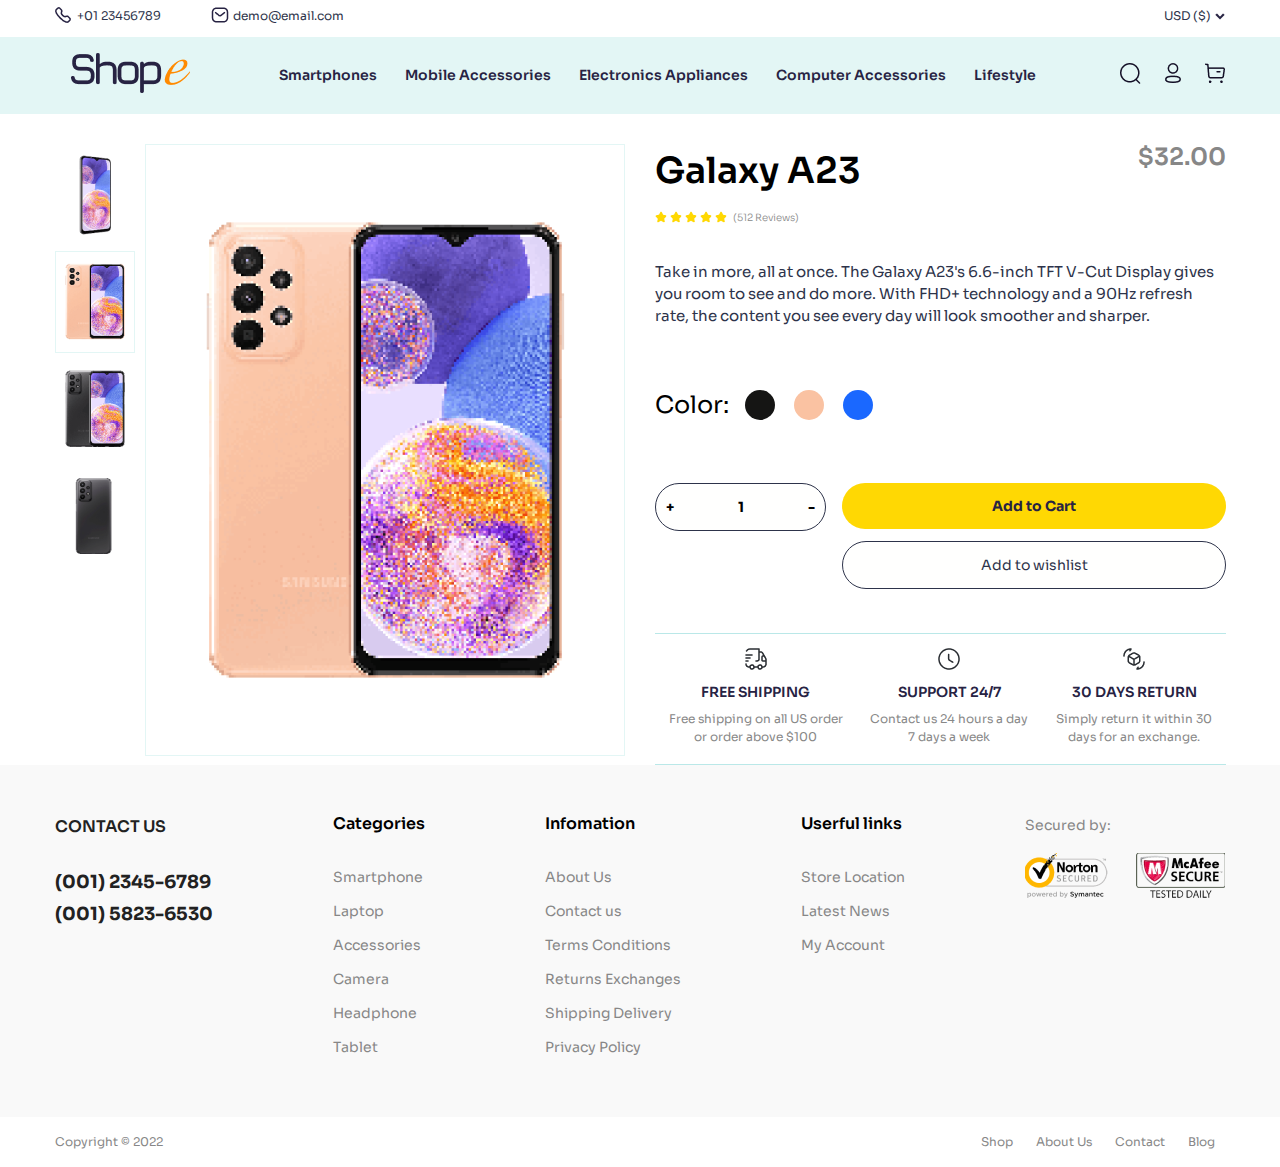
==== pdp.html @ b7a2e76c "added: pdp page added" ====
<!DOCTYPE html>
<html lang="en">

<head>
    <meta charset="UTF-8">
    <meta http-equiv="X-UA-Compatible" content="IE=edge">
    <meta name="viewport" content="width=device-width, initial-scale=1.0">
    <title>ShopE Website</title>
    <link rel="stylesheet" href="css/style.css">
</head>

<body>
    <section class="top-nav">
        <div class="container">
            <div class="top-nav-content">
                <ul class="top-nav-sub-content">
                    <li>
                        <a class="sub-links tele" href="tel:+01 23456789">
                            +01 23456789
                        </a>
                    </li>
                    <li>
                        <a class="sub-links second msg" href="mailto:demo@email.com">
                            demo@email.com
                        </a>
                    </li>
                </ul>
                <ul class="top-nav-sub-content">
                    <li>
                        <a class="sub-links down-arrow" href="#">
                            USD ($)
                        </a>
                    </li>
                </ul>
            </div>
        </div>
    </section>
    <section class="Secondary">
        <div class="container">
            <div class="navbar">
                <div class="nav-content">
                    <a href="index.html">
                        <img class="logo" src="images/Logo.png" alt="logo">
                    </a>
                </div>
                <div class="nav-content">
                    <ul class="nav-text">
                        <li>
                            <a href="./plp.html">Smartphones</a>
                            <div class="mega-menue smartphones">
                                <div class="menu-items">
                                    <h4 class="Heading">Samsung</h4>
                                    <ul>
                                        <li> <a href="#"> Galaxy Z Fold4 </a> </li>
                                        <li> <a href="#"> Galaxy Z Flip4 </a> </li>
                                        <li> <a href="#"> Galaxy A23 5G </a> </li>
                                        <li> <a href="#"> Galaxy M13 5G </a> </li>
                                        <li> <a href="#"> Galaxy F13 </a> </li>
                                        <li> <a href="#"> Galaxy M23 </a> </li>
                                        <li> <a href="#"> Galaxy F23 </a> </li>
                                    </ul>
                                </div>
                                <div class="menu-items">
                                    <h4 class="Heading">Apple</h4>
                                    <ul>
                                        <li> <a href="#"> iPhone 14 Pro Max </a> </li>
                                        <li> <a href="#"> iPhone 13 Pro Max </a> </li>
                                        <li> <a href="#"> iPhone 11 </a> </li>
                                        <li> <a href="#"> iPhone XR </a> </li>
                                        <li> <a href="#"> iPhone 7 </a> </li>
                                        <li> <a href="#"> iPhone 7 Plus </a> </li>
                                        <li> <a href="#"> iPhone 13 </a> </li>
                                    </ul>
                                </div>
                                <div class="menu-items">
                                    <h4 class="Heading">Nokia</h4>
                                    <ul>
                                        <li> <a href="#"> Nokia T10 </a> </li>
                                        <li> <a href="#"> Nokia G11 Plus </a> </li>
                                        <li> <a href="#"> Nokia C21 Plus </a> </li>
                                        <li> <a href="#"> Nokia C21 </a> </li>
                                        <li> <a href="#"> Nokia XR20 </a> </li>
                                        <li> <a href="#"> Nokia X20 </a> </li>
                                        <li> <a href="#"> Nokia C1 Plus </a> </li>
                                    </ul>
                                </div>
                            </div>
                        </li>
                        <li>
                            <a href="./plp.html">Mobile Accessories</a>
                            <div class="mega-menue mobile-accessories">
                                <div class="menu-items">
                                    <h4 class="Heading">Air Buds</h4>
                                    <ul>
                                        <li> <a href="#"> Realme Buds Q2s </a> </li>
                                        <li> <a href="#"> Mibro S1 TWS </a> </li>
                                        <li> <a href="#"> Haylou MoriPods </a> </li>
                                        <li> <a href="#"> Haylou GT5 </a> </li>
                                        <li> <a href="#"> Haylou T33 </a> </li>
                                        <li> <a href="#"> Imilab T11 </a> </li>
                                        <li> <a href="#"> DIZO Z TWS </a> </li>
                                    </ul>
                                </div>
                                <div class="menu-items">
                                    <h4 class="Heading">Headphone</h4>
                                    <ul>
                                        <li> <a href="#"> Redmi 3.5mm </a> </li>
                                        <li> <a href="#"> DIZO Wireless Power </a> </li>
                                        <li> <a href="#"> Samsung In-Ear </a> </li>
                                        <li> <a href="#"> Xiaomi In-Ear </a> </li>
                                        <li> <a href="#"> Jabra Evolve2 </a> </li>
                                        <li> <a href="#"> JBL Quantum 200 </a> </li>
                                        <li> <a href="#"> HP H150 </a> </li>
                                    </ul>
                                </div>
                                <div class="menu-items">
                                    <h4 class="Heading">Power Bank</h4>
                                    <ul>
                                        <li> <a href="#"> Baseus Bipow </a> </li>
                                        <li> <a href="#"> Xiaomi SOLOVE </a> </li>
                                        <li> <a href="#"> Xiaomi V3</a> </li>
                                        <li> <a href="#"> Redmi 10000mAh </a> </li>
                                        <li> <a href="#"> Huawei CP11QM </a> </li>
                                        <li> <a href="#"> Baseus Adaman </a> </li>
                                        <li> <a href="#"> TP-Link TL-PB10000 </a> </li>
                                    </ul>
                                </div>
                                <div class="menu-items">
                                    <h4 class="Heading">Charger</h4>
                                    <ul>
                                        <li> <a href="#"> Xiaomi </a> </li>
                                        <li> <a href="#"> Huawei CP84 </a> </li>
                                        <li> <a href="#"> VertuCharge-Qi</a> </li>
                                        <li> <a href="#"> Promate AuraPad-4 </a> </li>
                                        <li> <a href="#"> Anobik 20W </a> </li>
                                        <li> <a href="#"> Samsung 45W </a> </li>
                                        <li> <a href="#"> Hoco C80 18W </a> </li>
                                    </ul>
                                </div>
                                <div class="menu-items">
                                    <h4 class="Heading">Smart Watches</h4>
                                    <ul>
                                        <li> <a href="#"> Amazfit GTS 2 </a> </li>
                                        <li> <a href="#"> Amazfit GTR 2 </a> </li>
                                        <li> <a href="#"> Imilab W01 </a> </li>
                                        <li> <a href="#"> Haylou RS3 </a> </li>
                                        <li> <a href="#"> Dizo Watch Pro </a> </li>
                                        <li> <a href="#"> Mibro A1</a> </li>
                                        <li> <a href="#"> COLMI P28 PLUS </a> </li>
                                    </ul>
                                </div>
                                <div class="menu-items">
                                    <h4 class="Heading">Adapter</h4>
                                    <ul>
                                        <li> <a href="#"> Apple 61W </a> </li>
                                        <li> <a href="#"> Promate PD18 </a> </li>
                                        <li> <a href="#"> Baseus 30W </a> </li>
                                        <li> <a href="#"> Xiaomi GaN </a> </li>
                                        <li> <a href="#"> OnePlus Warp </a> </li>
                                        <li> <a href="#"> LDNIO A1204Q </a> </li>
                                        <li> <a href="#"> Samsung 25W </a> </li>
                                    </ul>
                                </div>
                            </div>
                        </li>
                        <li>
                            <a href="./plp.html">Electronics Appliances</a>
                        </li>
                        <li>
                            <a href="./plp.html">Computer Accessories</a>
                        </li>
                        <li>
                            <a href="./plp.html">Lifestyle</a>
                        </li>
                    </ul>
                </div>
                <div class="nav-content">
                    <a class="nav-links" href="#">
                        <img src="images/Search.png" alt="search">
                    </a>
                    <a class="nav-links" href="#">
                        <img src="images/Profile.png" alt="profile">
                    </a>
                    <a class="nav-links m-r-0" href="#">
                        <img src="images/Buy.png" alt="buy">
                    </a>
                </div>
            </div>
        </div>
    </section>
    <section class="pdp-backg">
        <div class="container">
            <div class="pdp-product-details flex-sp-btwn">
                <div class="side-product-images">
                    <ul>
                        <li><img src="./images/galaxy-a23/galaxy-a23-front.png" alt=""></li>
                        <li><img src="./images/galaxy-a23/galaxy-a23-small.png" alt=""></li>
                        <li><img src="./images/galaxy-a23/galaxy-a23-2.png" alt=""></li>
                        <li><img src="./images/galaxy-a23/galaxy-a23-back.png" alt=""></li>
                    </ul>
                </div>
                <div class="main-product-image">
                    <img src="./images/galaxy-a23/galaxy-a23-big.png" alt="">
                </div>
                <div class="product-description">
                    <div class="product-name-price flex-sp-btwn">
                        <h2>Galaxy A23</h2>
                        <p class="gray-clr">$32.00</p>
                    </div>
                    <div class="review-rating">
                        <div class="review-stars">
                            <img src="./images/star.png" alt="">
                            <img src="./images/star.png" alt="">
                            <img src="./images/star.png" alt="">
                            <img src="./images/star.png" alt="">
                            <img src="./images/star.png" alt="">
                        </div>
                        <p class="review-number gray-clr">(512 Reviews)</p>
                    </div>
                    <p class="product-paragraph">
                        Take in more, all at once. The Galaxy A23's 6.6-inch TFT V-Cut Display gives you room to see and
                        do more. With FHD+ technology and a 90Hz refresh rate, the content you see every day will look
                        smoother and sharper.
                    </p>
                    <div class="product-color">
                        <p>Color:</p>
                        <div>
                            <button class="color-btn black-bg"></button>
                            <button class="color-btn matte-orange-bg"></button>
                            <button class="color-btn blue-bg"></button>
                        </div>
                    </div>
                    <div class="add-amount-btn">
                        <div class="amount-btn">
                            <button class="add-amount blank-btn">
                                <p>+</p>
                                <p>1</p>
                                <p>-</p>
                            </button>
                        </div>
                        <div class="add-wish-btns">
                            <button class="add-cart Button explore-btn btn-text">
                                Add to Cart
                            </button>
                            <button class="add-wish blank-btn">
                                Add to wishlist
                            </button>
                        </div>
                    </div>
                    <div class="pdp-facilities">
                        <div class="sub-facilities">
                            <img src="./images/vehicle-small.png" alt="shipping">
                            <h5 class="Headline sub-facilities-head">FREE SHIPPING</h5>
                            <p class="sub-facilities-text gray-clr">
                                Free shipping on all US order </br> or order above $100
                            </p>
                        </div>
                        <div class="sub-facilities">
                            <img src="./images/clock-small.png" alt="clock">
                            <h5 class="Headline sub-facilities-head">SUPPORT 24/7</h5>
                            <p class="sub-facilities-text gray-clr">
                                Contact us 24 hours a day</br>7 days a week
                            </p>
                        </div>
                        <div class="sub-facilities">
                            <img src="./images/3d-rotate-small.png" alt="rotate">
                            <h5 class="Headline sub-facilities-head">30 DAYS RETURN</h5>
                            <p class="sub-facilities-text gray-clr">
                                Simply return it within 30</br> days for an exchange.
                            </p>
                        </div>
                    </div>
                </div>
            </div>
        </div>
    </section>
    <footer>
        <div class="footer-details">
            <div class="container">
                <div class="footer-content">
                    <div class="contact-us">
                        <h3>Contact Us</h3>
                        <ul>
                            <li>
                                <a href="tel:+2345-6789">(001) 2345-6789</a>
                            </li>
                            <li>
                                <a href="tel:+5823-6530">(001) 5823-6530</a>
                            </li>
                        </ul>
                    </div>
                    <div class="footer-links">
                        <h4>Categories</h4>
                        <ul>
                            <li><a href="#">Smartphone</a></li>
                            <li><a href="#">Laptop</a></li>
                            <li><a href="#">Accessories</a></li>
                            <li><a href="#">Camera</a></li>
                            <li><a href="#">Headphone</a></li>
                            <li><a href="#">Tablet</a></li>
                        </ul>
                    </div>
                    <div class="footer-links">
                        <h4>Infomation</h4>
                        <ul>
                            <li><a href="#">About Us</a></li>
                            <li><a href="#">Contact us</a></li>
                            <li><a href="#">Terms Conditions</a></li>
                            <li><a href="#">Returns Exchanges</a></li>
                            <li><a href="#">Shipping Delivery</a></li>
                            <li><a href="#">Privacy Policy</a></li>
                        </ul>
                    </div>
                    <div class="footer-links">
                        <h4>Userful links</h4>
                        <ul>
                            <li><a href="#">Store Location</a></li>
                            <li><a href="#">Latest News</a></li>
                            <li><a href="#">My Account</a></li>
                        </ul>
                    </div>
                    <div class="secured-by">
                        <p>Secured by:</p>
                        <img src="./images/secured-company.png" alt="company images">
                    </div>
                </div>
            </div>
        </div>
        <div class="footer-bottom">
            <div class="container">
                <div class="footer-content">
                    <div class="copyright">
                        Copyright &copy; 2022
                    </div>
                    <div class="footer-links">
                        <a href="#">Shop</a>
                        <a href="#">About Us</a>
                        <a href="#">Contact</a>
                        <a href="#">Blog</a>
                    </div>
                </div>
            </div>

        </div>
    </footer>
</body>

</html>
---- css/style.css ----
@import url('https://fonts.googleapis.com/css2?family=Sora:wght@100;200;300;400;500;600;700;800&display=swap');

* {
    font-family: 'Sora';
    font-style: normal;
    font-weight: 400;
    font-size: 12px;
    line-height: 18px;
    margin: 0;
    padding: 0;
}

.container {
    width: 1170px;
    margin: auto;
}

a {
    text-decoration: none;
}

ul {
    list-style: none;
}

/* Heading Style */
h1 {
    font-weight: 800;
    font-size: 55px;
    line-height: 55px;
}

h2 {
    font-weight: 700;
    font-size: 30px;
    line-height: 42px;
}

h3 {
    font-weight: 700;
    font-size: 23px;
    line-height: 23px;
}

h4 {
    font-weight: 600;
    font-size: 16px;
    line-height: 16px;
}

h5 {
    font-weight: 600;
    font-size: 14px;
    line-height: 20px;
}

/* COlOR STYLES  */
.Background {
    background: #FFFFFE;
}

.Secondary {
    background: #E3F6F5;
}

.Tertiary {
    background: #BAE8E8;
}

.Headline {
    color: #272343;
}

.Paragraph {
    color: #2D334A;
}

.gray-clr {
    color: #878787;
}

.Button {
    background: #FFD803;
    border: none;
    cursor: pointer;
}

.black-bg {
    background: #151514;
}

.matte-orange-bg {
    background: #FAC2A2;
}

.blue-bg {
    background: #1A68FF;
}

.btn-text {
    color: #272343;
    font-weight: 700;
    font-size: 14px;
    line-height: 14px;
}

.flex-sp-btwn {
    display: flex;
    justify-content: space-between;
}

/* top navbar */
.top-nav {
    padding: 7px 0px 12px 0px;
    color: #2D334A;
}

.top-nav .top-nav-content {
    display: flex;
    flex-wrap: wrap;
    justify-content: space-between;
    flex-wrap: wrap;
}

.top-nav-content .top-nav-sub-content {
    display: flex;
    flex-wrap: wrap;
}

.top-nav-sub-content .sub-links {
    color: #2D334A;
    display: flex;
    flex-wrap: wrap;
    align-items: center;
}

.top-nav-sub-content .sub-links.second {
    padding-left: 49.5px;
}

.top-nav-sub-content .sub-links:hover {
    text-decoration: underline;
}

.tele::before {
    content: '';
    background: url("../images/telephone.png") no-repeat;
    width: 18px;
    height: 18px;
    padding-right: 4px;
    align-items: center;
}

.msg::before {
    content: '';
    background: url("../images/Message.png") no-repeat;
    width: 18px;
    height: 18px;
    padding-right: 4px;
    align-items: center;
}

.down-arrow::after {
    content: '';
    background: url("../images/down_arrow.png") no-repeat;
    width: 10px;
    height: 7px;
    margin-left: 4px;
}

/* navbar */
.navbar {
    align-items: center;
    display: flex;
    flex-wrap: wrap;
    justify-content: space-between;
    position: relative;
}

.navbar .nav-content {
    display: flex;
    flex-wrap: wrap;
}

.nav-content>a>.logo {
    padding: 16px;
}

.nav-content>.nav-text {
    display: flex;
    flex-wrap: wrap;
    padding: 25px;
}

.nav-content>.nav-text>li>a {
    font-weight: 600;
    font-size: 14px;
    line-height: 21px;
    color: #272343;
    padding: 27px 14px;
}

.nav-content .nav-links {
    padding: 0px 12px;
}

.m-r-0 {
    padding-right: 0px !important;
}

.nav-text>li>a:hover {
    color: #FFD803;
}

/* banner */
.banner {
    display: flex;
    flex-wrap: wrap;
    align-items: center;
}

.banner-left .summer {
    text-transform: uppercase;
    font-weight: 400;
    font-size: 18px;
    line-height: 18px;
    padding-bottom: 4px;
}

.banner-left .head-name {
    padding-bottom: 24px;
    padding-right: 14px;
}

.banner-left .tagline {
    padding-bottom: 54px;
}

.explore-btn {
    padding: 16px 32px;
    border-radius: 28px;
}

.facilities,
.pdp-facilities {
    display: flex;
    flex-wrap: wrap;
    justify-content: space-around;
    border-width: 1px 0px;
    border-style: solid;
    border-color: #BAE8E8;
}

.facilities .sub-facilities {
    text-align: center;
    padding-top: 72px;
    padding-bottom: 92px;
}

.sub-facilities .sub-facilities-head {
    padding-top: 16px;
    padding-bottom: 8px;
}

.sub-facilities .sub-facilities-text {
    font-weight: 400;
    font-size: 13px;
    line-height: 24px;
}

/* Trendings */

.trending-grid-container {
    display: grid;
    grid-template-columns: auto auto;
    grid-gap: 30px;
}

.trending-items {
    color: #222222;
    display: flex;
    flex-wrap: wrap;
    align-items: center;
    position: relative;
}

.trending-items .item-left {
    padding: 48px;
    padding-bottom: 64px;
}

.item-upper-right {
    position: absolute;
    bottom: 49px;
    right: 48px;
}

.item-flex-right {
    position: absolute;
    right: 24px;
}

.wd-252 {
    width: 252px;
}

.wd-196 {
    width: 196px;
}

.pd-top-59 {
    padding-top: 59px;
}

.item-left .item-name {
    line-height: 30px;
    padding-bottom: 12px;
}

.item-left .item-desc {
    padding-bottom: 40px;
}

.light-pink {
    background: #FAEEFF;
}

.gray {
    background: #EDEDED;
}

.trending-grid-container .third-item {
    background: #BAE8E8;
}

.rose-gold {
    background: #FFDDDC;
}

/* BEST SELLING */
.best-selling-backg {
    color: #222222;
}

.best-sell-header {
    text-align: center;
    padding-bottom: 44px;

}

.best-selling-grid-container {
    display: grid;
    grid-template-columns: auto auto auto auto;
    grid-gap: 40px 30px;
}


.selling-items .sell-product-img {
    position: relative;
    padding-bottom: 24px;
}

.sell-product-img .offer-discount {
    padding: 6px 12px;
    background: #FF4E00;
    border-radius: 25px;
    color: white;
    font-size: 14px;
    line-height: 14px;
    text-align: center;
    position: absolute;
    top: 24px;
    right: 24px;

}

.sell-product-details .product-name {
    padding-bottom: 3px;
}

.sell-product-details .old-price {
    padding-right: 12px;
    text-decoration-line: line-through;
    font-weight: 400;
    font-size: 15px;
    line-height: 27px;
}

.sell-product-details .offer-price {
    font-weight: 600;
    font-size: 15px;
    line-height: 27px;
    color: #EC0101;
}

.pb-80 {
    padding-bottom: 80px;
}

.feature-backg {
    text-align: center;
    color: #222222;
    padding-bottom: 195px;
}

.feature-header {
    padding-bottom: 44px;
}

.feature-category {
    text-align: center;
    display: flex;
    flex-wrap: wrap;
    justify-content: space-between;
    width: 488px;
    margin: auto;
    align-items: center;
    padding-bottom: 125px;
}

.feature-category .feature-items {
    font-weight: 400;
    font-size: 14px;
    line-height: 24px;
    padding: 8px 25px;
}

.feature-category .items-selected {
    text-align: center;
    background: #272343;
    border-radius: 20px;
    color: #FFFFFE;
}

.feature-grid-container {
    display: grid;
    grid-template-columns: auto auto auto auto;
    grid-gap: 40px 30px;
}

.feature-items img {
    padding-bottom: 24px;
}

.feature-items h4 {
    padding-bottom: 3px;
}

.feature-items p {
    font-weight: 400;
    font-size: 15px;
    line-height: 27px;
}

.subscribe-banner-backg {
    margin-bottom: 204px;
}

.subscribe-banner {
    display: flex;
    flex-wrap: wrap;
    justify-content: flex-end;
    align-items: center;
    position: relative;
}

.subscribe-banner .banner-left {
    position: absolute;
    left: 0;
}


.subscribe-banner .banner-right {
    width: 365px;
    padding: 95px;
}

.banner-right .subscribe-header {
    font-weight: 700;
    font-size: 16px;
    line-height: 22px;
    color: #272343;
    padding-bottom: 16px;
}

.banner-right .subscribe-text {
    font-weight: 400;
    font-size: 14px;
    line-height: 24px;
    color: #2D334A;
    padding-bottom: 16px;
}

.banner-right .input-btn-subscribe {
    position: relative;
}

.banner-right .input-btn-subscribe input {
    width: 100%;
    padding: 14px;
    box-sizing: border-box;
    background: #E3F6F5;
    border: 1px solid #2D334A;
    border-radius: 25px;
}

.banner-right .input-btn-subscribe button {
    position: absolute;
    right: 0;
    font-weight: 700;
    font-size: 14px;
    line-height: 14px;
    color: #272343;
    padding: 16px 32px;
    background: #FFD803;
    border: 1px solid #272343;
    border-radius: 28px;
}

/* Footer */


.footer-details {
    background: #F9F9F9;
    padding: 48px 0px;
}

.footer-details .footer-content {
    display: flex;
    flex-wrap: wrap;
    justify-content: space-between;
}

.footer-details .contact-us {
    color: #222222;
}

.footer-details .contact-us h3 {
    text-transform: uppercase;
    font-weight: 600;
    font-size: 16px;
    line-height: 27px;
    padding-bottom: 30px;
}

.footer-details .contact-us a {
    font-weight: 700;
    font-size: 18px;
    line-height: 25px;
    color: #222222;
}

.footer-details .contact-us ul>li {
    padding-bottom: 7px;
}

.footer-details .secured-by p {
    font-weight: 400;
    font-size: 14px;
    line-height: 24px;
    color: #878787;
    padding-bottom: 16px;
}

.footer-details .footer-links h4 {
    font-weight: 600;
    font-size: 16px;
    line-height: 22px;
    color: #000000;
    padding-bottom: 30px;
}

.footer-details .footer-links a {
    font-weight: 400;
    font-size: 14px;
    line-height: 24px;
    color: #878787;

}

.footer-details .footer-links>ul>li {
    padding-bottom: 10px;
}

.footer-details .footer-links a:hover {
    text-decoration: underline;
}

.footer-bottom {
    font-weight: 400;
    font-size: 14px;
    line-height: 24px;
    color: #878787;
    padding: 16px 0px;
}

.footer-bottom .footer-content {
    display: flex;
    flex-wrap: wrap;
    justify-content: space-between;
}

.footer-bottom .footer-links a {
    /* display: flex;
    flex-wrap: wrap; */
    /* justify-content: space-between; */
    color: #878787;
    padding: 10px;
}

.footer-bottom .footer-links a:hover {
    text-decoration: underline;
}

/* MegaMenu */
.mega-menue {
    position: absolute;
    top: 120%;
    opacity: 0;
    visibility: hidden;
    transition: 0.3s;
    left: 0px;
    display: flex;
    flex-wrap: wrap;
    flex-wrap: wrap;
    justify-content: space-around;
    background: #FFFFFE;
    box-shadow: 0px 0px 2px 1px rgba(0, 0, 0, 0.15);
}

.smartphones {
    width: 568px;
}

.mobile-accessories {
    width: 100%;
}

.nav-text>li:hover .mega-menue {
    top: 100%;
    opacity: 1;
    visibility: visible;
    padding: 32px 0px;
}

.nav-text>li:hover a {
    color: #FFD803;
}

.mega-menue>.menu-items>h4 {
    line-height: 21px;
    padding-bottom: 12px;
}

.mega-menue>.menu-items>ul>li>a {
    color: #272343;
    font-weight: 400;
    font-size: 14px;
    line-height: 21px;
    padding-bottom: 8px;
}

.mega-menue>.menu-items>ul>li>a:hover {
    text-decoration: underline;
}

.mega-menue>.menu-items>ul>li {
    padding-bottom: 8px;
}

/* PLP page */
.plp-back {
    background:
        linear-gradient(#27234365, #27234365),
        url("../images/plp-cover.png")no-repeat;
    background-size: cover;
    background-position: center center;
}

.plp-back .banner>.banner-left {
    color: #E3F6F5;
    /* padding-top: 176px;
    padding-bottom: 217px; */
}

.plp-back .banner-left>.summer {
    padding-top: 176px;
}

.plp-back .banner-left>.tagline {
    padding-bottom: 217px;
}

.plp-content {}

.plp-content-nav {
    display: flex;
    justify-content: space-between;
    padding-top: 42px;
    padding-bottom: 38px;
}

.plp-content-nav>.content-nav-left>p::before {
    /* display: flex; */
    content: '';
    background: url(../images/filter.png) no-repeat;
    background-size: 24px;
    padding-right: 25px;
    padding-left: 8px;
    padding-top: 1px;
    background-position: left center;
}

.content-nav-right>ul {
    display: flex;
    align-items: center;
}

.content-nav-right>ul>li {
    cursor: pointer;
    margin: 0px 16px;
}

.content-nav-right>ul>li:last-child {
    margin-right: 0px;
}

.content-nav-right>ul>.sort-by {
    padding: 6px 16px;
    border: 1px solid #E3F6F5;
    border-radius: 4px;
}

.content-nav-right>ul>.sort-by>p,
.plp-content-nav>.content-nav-left>p {
    font-weight: 400;
    font-size: 15px;
    line-height: 27px;
}

.content-nav-right>ul>.sort-by>p::after {
    content: '';
    background: url(../images/arrow-down.png) no-repeat;
    background-size: 20px;
    padding-right: 28px;
    background-position: right center
}

.plp-content-body {
    display: flex;
    justify-content: space-between;
}

.side-nav {
    padding-right: 30px;
}

.side-nav .side-nav-content {
    border-top: 1px solid #EEEEEE;
    width: 210px;
}

.side-nav-content>.side-nav-div {
    color: #222222;
    display: flex;
    justify-content: space-between;
    padding: 12px 10px;
}

.side-nav-content:last-child {
    border-bottom: 1px solid #EEEEEE;
}

.side-nav-content>.side-nav-div>h4 {
    font-weight: 700;
    font-size: 16px;
    line-height: 24px;
}

.side-nav-content>.nav-brand-names {
    padding: 0px 10px;
}

.nav-brand-names>ul>li {
    align-items: center;
    padding: 12px 0px;
}

.nav-brand-names>ul>li:last-child {
    padding-bottom: 32px;
}

.nav-brand-names>ul>li>label {
    font-weight: 400;
    font-size: 16px;
    line-height: 15px;
    padding-left: 10px;
    color: #222222;
}

.nav-brand-names>ul>li>label>.product-amount {
    color: #777777;
}

.product-content {
    display: flex;
    justify-content: space-between;
    gap: 30px;
    flex-wrap: wrap;
}

.product-content>.product-list {
    padding-bottom: 64px;
    display: flex;
    flex-direction: column;
}

.product-list .product-image {
    padding-bottom: 24px;
}

.product-list .product-details .product-name {
    font-weight: 600;
    font-size: 16px;
    line-height: 16px;
    padding-bottom: 3px;
    color: #222222;
}

.product-list .product-details .product-price {
    font-weight: 400;
    font-size: 15px;
    line-height: 27px;
    color: #878787;
}

.pagination-bars {
    display: flex;
    justify-content: center;
    margin-bottom: 102px;
}

.pagination-bars>li {
    padding: 8px 0px;
    border: 1px solid #BAE8E8;
    border-radius: 4px;

    margin: 0px 8px;
}

.pagination-bars>li>a {
    padding: 9px 14px;
    font-weight: 700;
    font-size: 14px;
    line-height: 20px;
    text-align: center;
    color: #272343;
}

.border-black {
    border: 1px solid black !important;
}

.left-blue-backg {
    background: #BAE8E8;
    opacity: 0.5;
    /* color: white; */
}

/* PDP PAGE */
.pdp-product-details {
    padding-top: 30px;
}

.side-product-images {
    padding-right: 10px;
}

.main-product-image {}

.product-description {
    padding-left: 30px;
}

.product-description .product-name-price {
    padding-bottom: 12px;
}

.product-description .product-name-price h2 {
    font-weight: 600;
    font-size: 36px;
    line-height: 54px;
}

.product-description .product-name-price p {
    font-weight: 600;
    font-size: 24px;
    line-height: 27px;
}

.review-rating {
    display: flex;
    padding-bottom: 33px;
}

.review-rating p {
    font-weight: 300;
    font-size: 10px;
    line-height: 15px;
    padding-left: 5.67px;
}

.product-paragraph {
    font-weight: 400;
    font-size: 15px;
    line-height: 22px;
    color: #2D334A;
}

.product-color {
    display: flex;
    align-items: center;
    padding: 60px 0px;
}

.product-color p {
    font-weight: 400;
    font-size: 24px;
    line-height: 36px;
    color: #000000;
}

.product-color .color-btn {
    padding: 15px;
    border: none;
    border-radius: 50%;
    margin-left: 16px;
}

.add-amount-btn {
    display: flex;
    justify-content: space-between;
    padding-bottom: 44px;
}

.amount-btn {
    padding-right: 16px;
}

.add-amount {
    width: 171px;
    display: flex;
    justify-content: space-between;

}

.add-amount p {
    font-weight: 700;
    font-size: 14px;
    line-height: 14px;
}

.add-wish-btns {}

.blank-btn {
    cursor: pointer;
    background: #FFFFFE;
    border: 1px solid #2D334A;
    border-radius: 28px;
    align-items: center;
    padding: 16px 10px;
}

.add-cart {
    width: 384px;
    margin-bottom: 12px;
}

.add-wish {
    width: 384px;
    font-weight: 400;
    font-size: 14px;
    line-height: 14px;
    color: #2D334A;
    padding: 16px 32px;
}

.add-amount {}

.pdp-facilities .sub-facilities {
    text-align: center;
    padding-top: 13px;
    padding-bottom: 18px;
}

.pdp-facilities>.sub-facilities>.sub-facilities-head {
    padding-top: 6px;
    padding-bottom: 8px;
}

.pdp-facilities>.sub-facilities>.sub-facilities-text {
    font-weight: 400;
    font-size: 12px;
    line-height: 18px;
}

.pdp-facilities>.sub-facilities>img {
    width: 24px;
}









/* RESPONSIVE */
@media only screen and (max-width:1080px) {
    .container {
        width: 100%;
    }

}

@media only screen and (max-width:768px) {
    .container {
        width: 100%;
    }

    .nav-content>a>.logo {
        padding: 16px;
    }
}

@media only screen and (max-width: 375px) {
    .container {
        width: 100%;
    }

    /* TOP NAV */
    .navbar {
        padding-bottom: 20px;
    }

    .nav-content {
        width: 100%;
        justify-content: center;
    }

    .nav-content>.nav-text>li {
        /* display: block; */
        width: 100%;
        text-align: center;
        padding: 10px;
    }

    .nav-content>.nav-text>li>a {
        padding: 10px;
    }

    .banner {
        flex-direction: column-reverse;
        /* display: block; */
        text-align: center;
        padding: 20px 0px;
    }

    .banner-left>.summer {
        padding-top: 20px;
        padding-bottom: 10px;
    }

    .banner-left .head-name {
        padding-right: 0px;
    }

    .banner-left .banner-btn {
        padding-bottom: 50px;
    }

    .banner-right img {
        width: 100%;
    }

    .facilities {
        display: block;
    }

    .facilities .sub-facilities {
        padding: 40px 0px;
    }

    .trending-grid-container {
        grid-template-columns: auto;
        grid-gap: 0px;
        padding-top: 0px;
    }

    .trending-items {
        flex-direction: column-reverse;
        text-align: center;
    }

    .item-upper-right {
        position: relative;
        padding-top: 20px;
        bottom: 0px;
        right: 0px;
    }

    .item-flex-right {
        position: relative;
        padding-top: 20px;
        right: 0px;
    }

    .trending-items .item-left {
        padding: 0px;
        padding-top: 20px;
        padding-bottom: 64px;
    }

    .best-selling-grid-container {
        grid-template-columns: auto;
        grid-gap: 30px;
        text-align: center;
    }

    .sell-product-img .offer-discount {
        position: absolute;
        top: 24px;
        right: 70px;

    }

    .feature-backg {
        padding-bottom: 50px;
    }

    .feature-grid-container {
        display: grid;
        grid-template-columns: auto;
        grid-gap: 40px 30px;
    }

    .subscribe-banner-backg {
        margin-bottom: 0px;
    }

    .feature-category {
        display: block;
        width: 100%;
        /* padding: 0px 20px; */
        padding-bottom: 25px;
    }

    .subscribe-banner {
        flex-direction: unset;
        text-align: center;
    }

    .subscribe-banner .banner-left {
        position: relative;
        /* left: 0; */
    }

    .banner-left img {
        width: 100%;
    }

    .subscribe-banner .banner-right {
        width: 100%;
        padding: 0px;
        padding: 30px 30px;
    }

    .smartphones {
        width: 100%;
    }

    .mobile-accessories {
        width: 100%;
    }

    .footer-details .footer-content {
        justify-content: center;
    }

    .footer-content .contact-us {
        width: 100%;
        text-align: center;
        padding-bottom: 20px;
    }

    .footer-content .contact-us h3 {
        padding-bottom: 10px;
    }

    .footer-details .secured-by {
        justify-content: center;
        text-align: center;
    }

    .footer-details .footer-links {
        padding: 5px;
    }

    .side-nav {
        display: none;
    }

    .product-content {
        justify-content: center;
    }

    .pagination-bars>li {
        padding: 5px 10px;
        margin: 0px 4px;
    }

    .pagination-bars>li>a {
        font-size: 12px;
    }
}
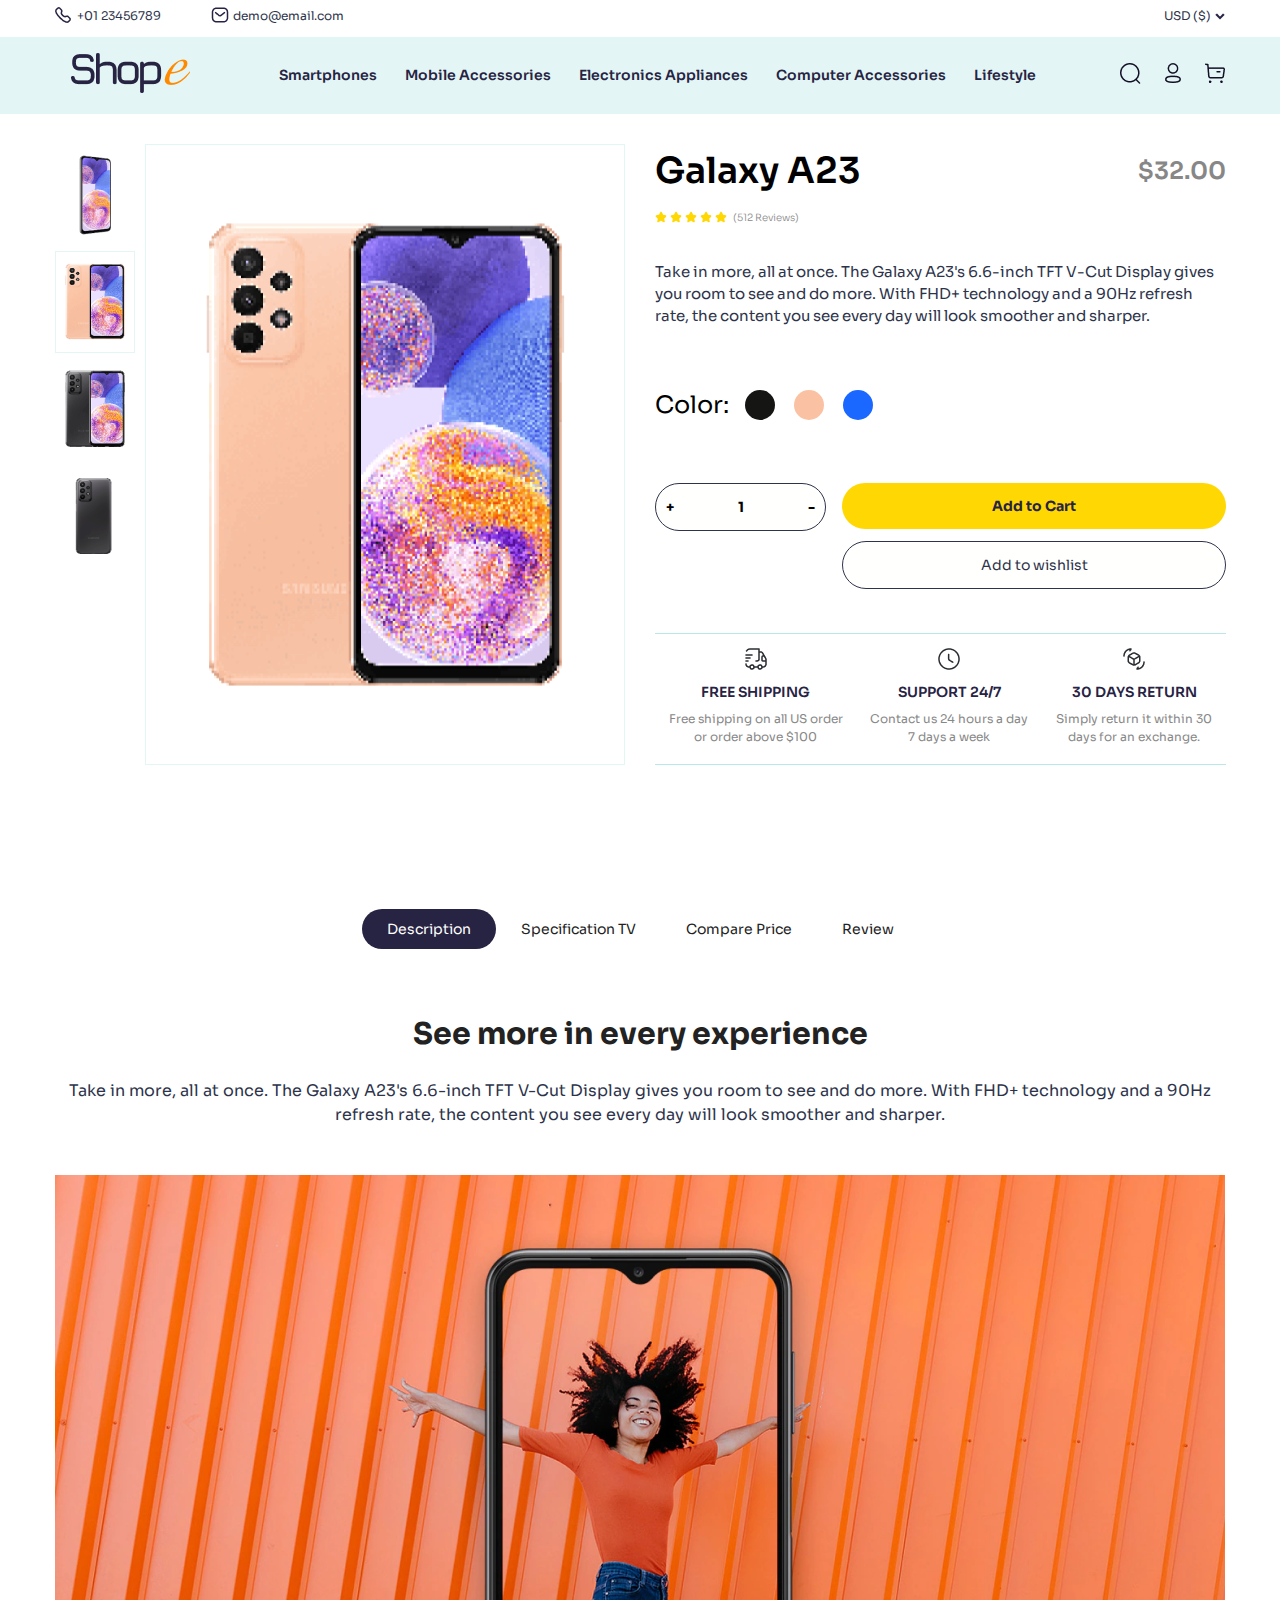
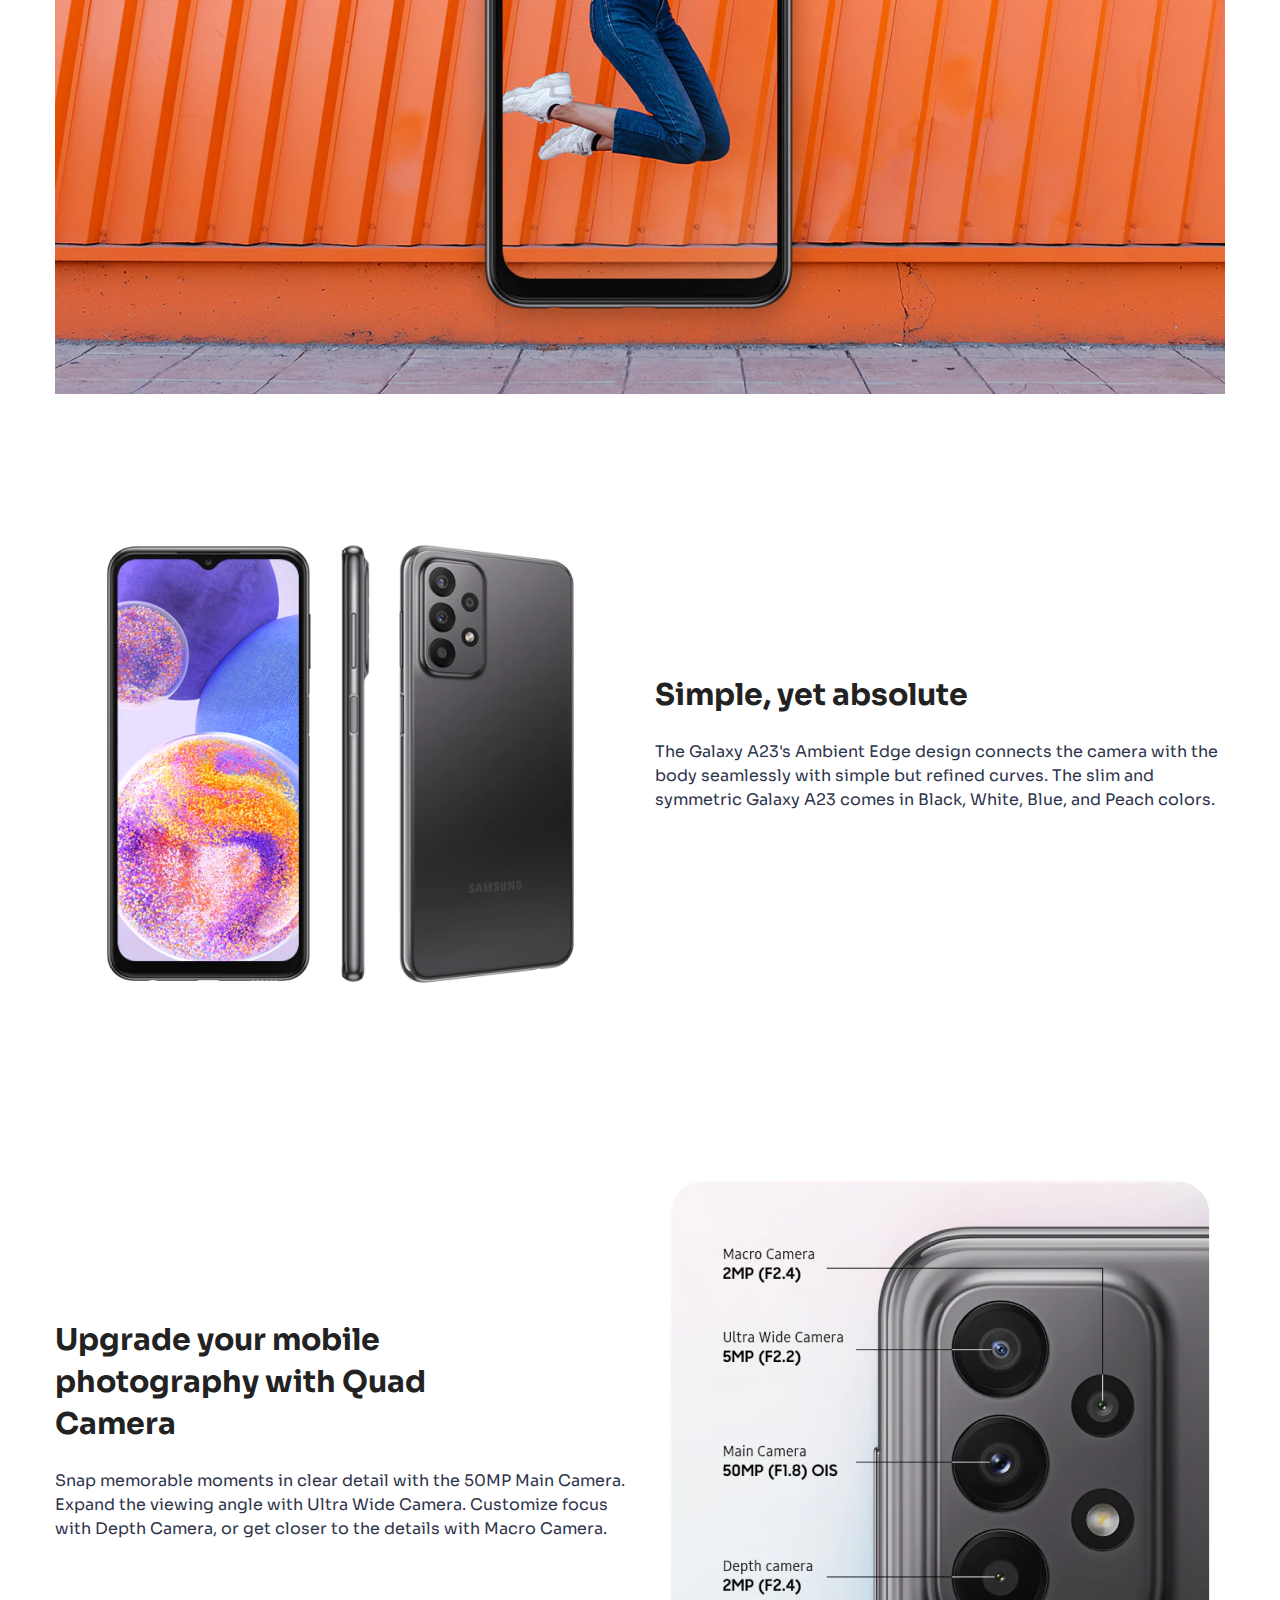
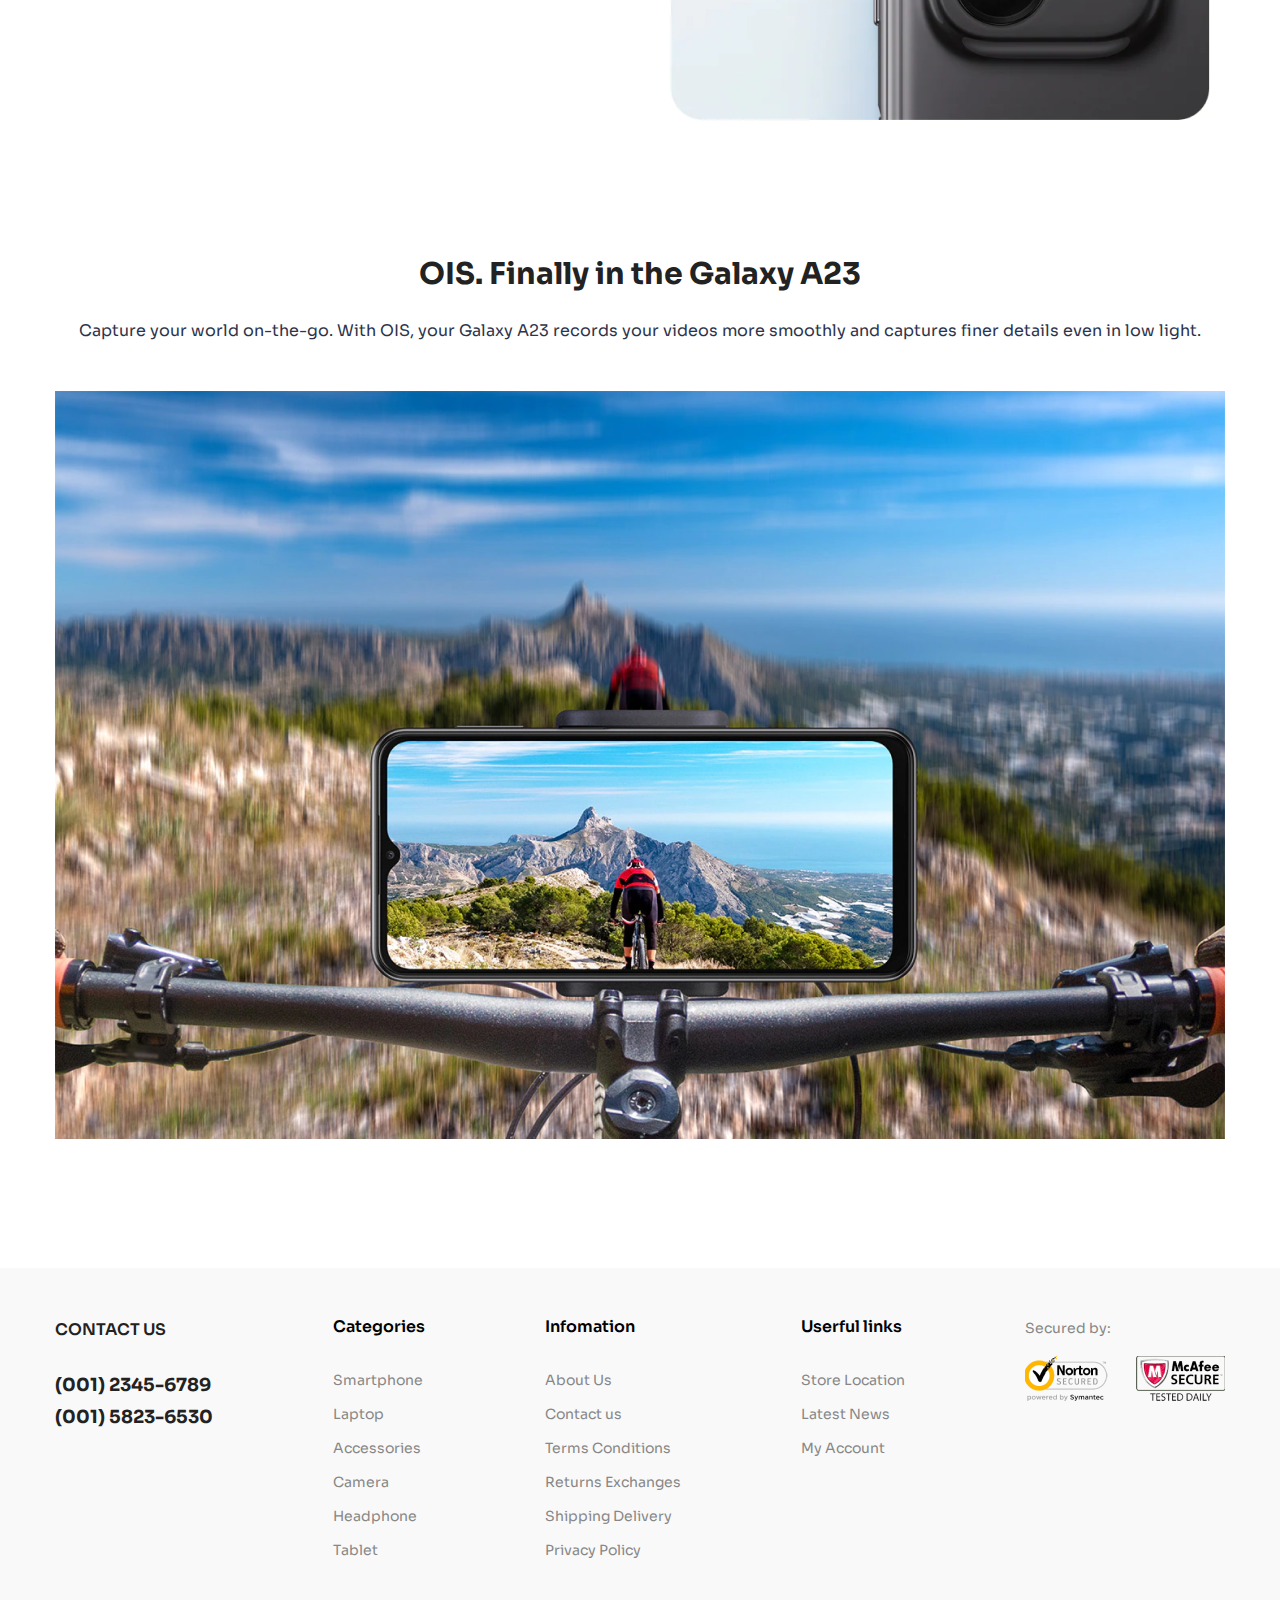
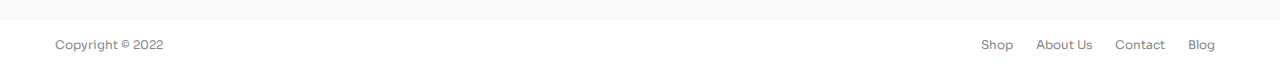
==== commit 043e6188: "added: pdp page with responsive" ====
--- a/pdp.html
+++ b/pdp.html
@@ -199,9 +199,9 @@
                         <li><img src="./images/galaxy-a23/galaxy-a23-back.png" alt=""></li>
                     </ul>
                 </div>
-                <div class="main-product-image">
-                    <img src="./images/galaxy-a23/galaxy-a23-big.png" alt="">
-                </div>
+                <!-- <div class="main-product-image"> -->
+                <img src="./images/galaxy-a23/galaxy-a23-big.png" alt="">
+                <!-- </div> -->
                 <div class="product-description">
                     <div class="product-name-price flex-sp-btwn">
                         <h2>Galaxy A23</h2>
@@ -271,6 +271,56 @@
                         </div>
                     </div>
                 </div>
+            </div>
+        </div>
+    </section>
+    <section class="feature-backg pdp-feature">
+        <div class="container">
+            <!-- <h2 class="feature-header">Featured Collection</h2> -->
+            <ul class="feature-category pdp-catg">
+                <li class="feature-items items-selected">Description</li>
+                <li class="feature-items">Specification TV</li>
+                <li class="feature-items">Compare Price</li>
+                <li class="feature-items">Review</li>
+            </ul>
+            <div class="pdp-desc pb-80">
+                <h2>See more in every experience</h2>
+                <p class="pdp-text">Take in more, all at once. The Galaxy A23's 6.6-inch TFT V-Cut Display gives you
+                    room to see and do
+                    more. With FHD+ technology and a 90Hz refresh rate, the content you see every day will look smoother
+                    and sharper.</p>
+                <img src="./images/galaxy-a23/galaxy-a23-full-cover.png" alt="cover image">
+            </div>
+            <div class="pdp-spc pb-80">
+                <div class="spc-image">
+                    <img src="./images/galaxy-a23/galaxy-a23-3.png" alt="cover image">
+                </div>
+                <div class="spc-texts">
+                    <h2>Simple, yet absolute</h2>
+                    <p class="pdp-text ">The Galaxy A23's Ambient Edge design connects the camera with the body
+                        seamlessly with simple but refined curves. The slim and symmetric Galaxy A23 comes in Black,
+                        White, Blue, and Peach colors.
+                    </p>
+                </div>
+            </div>
+            <div class="pdp-camera pb-80">
+                <div class="camera-texts">
+                    <h2>Upgrade your mobile photography with Quad Camera</h2>
+                    <p class="pdp-text ">Snap memorable moments in clear detail with the 50MP Main Camera. Expand the
+                        viewing angle with Ultra Wide Camera. Customize focus with Depth Camera, or get closer to the
+                        details with Macro Camera.
+                    </p>
+                </div>
+                <div class="spc-image">
+                    <img src="./images/galaxy-a23/galaxy-a23-camera.png" alt="cover image">
+                </div>
+
+            </div>
+            <div class="pdp-desc">
+                <h2>OIS. Finally in the Galaxy A23</h2>
+                <p class="pdp-text">Capture your world on-the-go. With OIS, your Galaxy A23 records your videos more
+                    smoothly and captures finer details even in low light.</p>
+                <img src="./images/galaxy-a23/galaxy-a23-full-cover2.png" alt="cover image">
             </div>
         </div>
     </section>
--- a/css/style.css
+++ b/css/style.css
@@ -411,11 +411,16 @@
     text-align: center;
     display: flex;
     flex-wrap: wrap;
-    justify-content: space-between;
-    width: 488px;
+    justify-content: center;
+    /* width: 488px; */
     margin: auto;
     align-items: center;
     padding-bottom: 125px;
+}
+
+.pdp-catg {
+    padding-top: 48px;
+    padding-bottom: 64px;
 }
 
 .feature-category .feature-items {
@@ -868,6 +873,10 @@
 }
 
 /* PDP PAGE */
+.pdp-backg {
+    padding-bottom: 96px;
+}
+
 .pdp-product-details {
     padding-top: 30px;
 }
@@ -884,6 +893,7 @@
 
 .product-description .product-name-price {
     padding-bottom: 12px;
+    align-items: center;
 }
 
 .product-description .product-name-price h2 {
@@ -1008,8 +1018,47 @@
     width: 24px;
 }
 
-
-
+.pdp-feature {
+    padding-bottom: 124px;
+}
+
+.pdp-desc>h2 {
+    padding-bottom: 24px;
+}
+
+.pdp-text {
+    font-weight: 400;
+    font-size: 16px;
+    line-height: 24px;
+    color: #2D334A;
+    padding-bottom: 48px;
+}
+
+.spc-texts {
+    padding-left: 30px;
+}
+
+.pdp-spc,
+.pdp-camera {
+    display: flex;
+    align-items: center;
+}
+
+.spc-texts>.pdp-text,
+.camera-texts>.pdp-text {
+    text-align: left;
+}
+
+.camera-texts {
+    padding-right: 30px;
+}
+
+.camera-texts>h2,
+.spc-texts>h2 {
+    text-align: left;
+    width: 373px;
+    padding-bottom: 24px;
+}
 
 
 
@@ -1034,7 +1083,7 @@
     }
 }
 
-@media only screen and (max-width: 375px) {
+@media only screen and (max-width: 640px) {
     .container {
         width: 100%;
     }
@@ -1185,7 +1234,7 @@
     }
 
     .footer-details .footer-content {
-        justify-content: center;
+        justify-content: space-evenly;
     }
 
     .footer-content .contact-us {
@@ -1216,11 +1265,87 @@
     }
 
     .pagination-bars>li {
-        padding: 5px 10px;
         margin: 0px 4px;
     }
 
     .pagination-bars>li>a {
         font-size: 12px;
     }
+
+    .pdp-product-details {
+        display: flex;
+        flex-direction: column;
+    }
+
+    .product-description {
+        padding: 10px;
+    }
+
+    .side-product-images ul {
+        display: flex;
+        justify-content: space-between;
+    }
+
+    .product-color {
+        padding: 20px 0px;
+    }
+
+    .add-amount-btn {
+        display: block;
+        padding-bottom: 44px;
+    }
+
+    .amount-btn {
+        padding: 0px;
+    }
+
+    .add-amount {
+        width: 100%;
+        text-align: center;
+        margin-bottom: 10px;
+    }
+
+    .add-cart {
+        width: 100%;
+        margin-bottom: 12px;
+    }
+
+    .add-wish {
+        width: 100%;
+    }
+
+    .pdp-facilities {
+        display: block;
+    }
+
+    .pdp-backg {
+        padding-bottom: 30px;
+    }
+
+    .pdp-desc>img,
+    .spc-image>img {
+        width: 100%;
+    }
+
+    .pdp-spc,
+    .pdp-camera {
+        display: block;
+    }
+
+    .camera-texts,
+    .spc-texts {
+        padding: 10px;
+    }
+
+    .spc-texts>.pdp-text,
+    .camera-texts>.pdp-text {
+        text-align: justify;
+    }
+
+    .camera-texts>h2,
+    .spc-texts>h2 {
+        text-align: center;
+        width: 100%;
+    }
+
 }